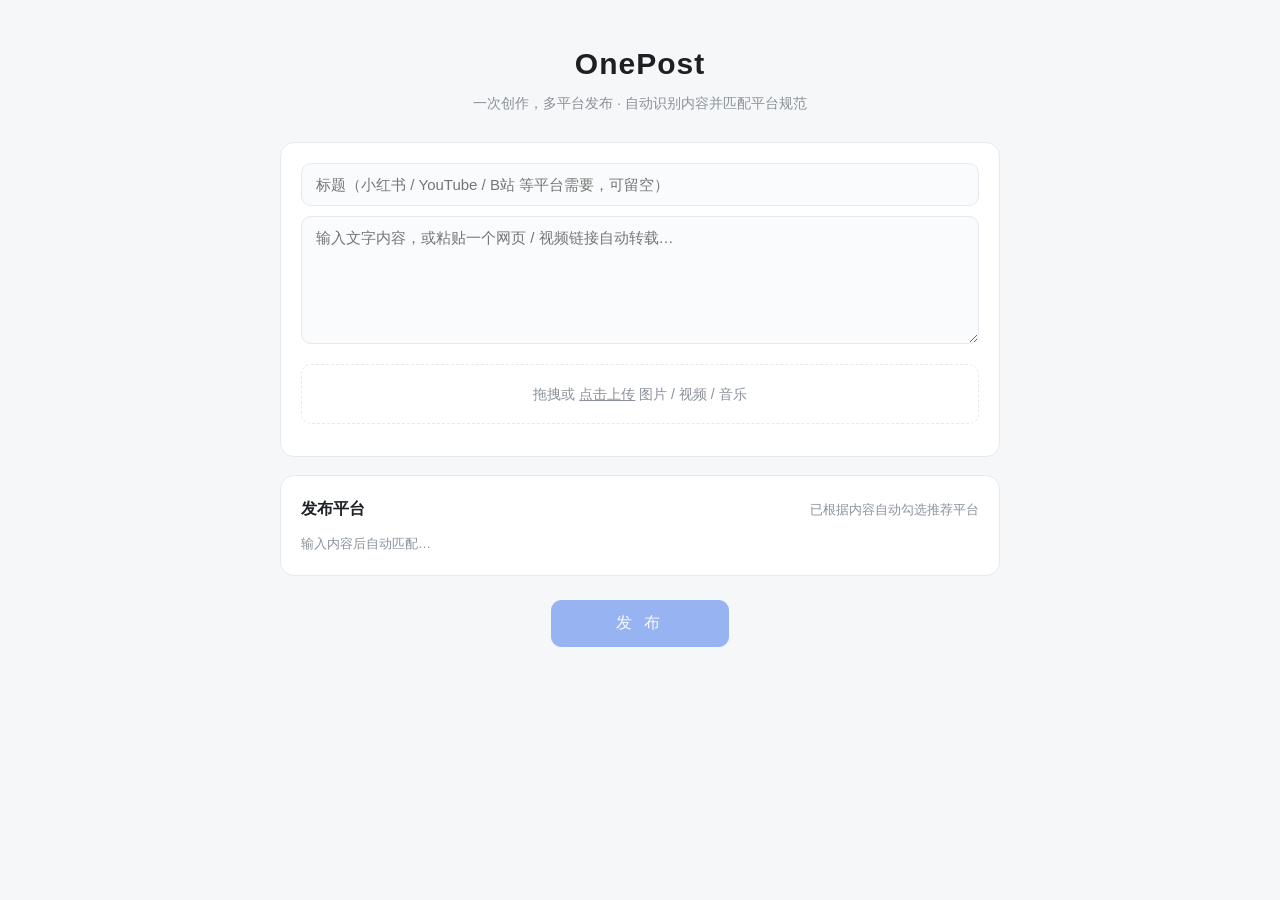
==== social-publisher/app/static/index.html @ 20e50b9f "新增 OnePost 多平台内容发布工具 - 内容自动识别（文字/图文/视频/音频/链接）并按形态推荐发布平台 - 9 个平台规范注册表（X/小红书/微博/视频号/YouTube/B站/抖音/TikT" ====
<!DOCTYPE html>
<html lang="zh-CN">
<head>
<meta charset="UTF-8">
<meta name="viewport" content="width=device-width, initial-scale=1.0">
<title>OnePost · 一键多平台发布</title>
<link rel="stylesheet" href="style.css">
</head>
<body>
<main class="container">
  <header>
    <h1>OnePost</h1>
    <p class="sub">一次创作，多平台发布 · 自动识别内容并匹配平台规范</p>
  </header>

  <section class="card">
    <input id="title" type="text" placeholder="标题（小红书 / YouTube / B站 等平台需要，可留空）" maxlength="100">
    <textarea id="text" rows="6"
      placeholder="输入文字内容，或粘贴一个网页 / 视频链接自动转载…"></textarea>

    <div id="link-bar" class="link-bar hidden">
      <span>检测到链接：<a id="link-url" target="_blank" rel="noopener"></a></span>
      <button id="btn-extract" class="btn small">解析并转载</button>
      <span id="extract-status" class="muted"></span>
    </div>

    <div id="dropzone" class="dropzone">
      <input id="file-input" type="file" multiple hidden
        accept="image/*,video/*,audio/*">
      <span>拖拽或 <u>点击上传</u> 图片 / 视频 / 音乐</span>
    </div>
    <div id="media-list" class="media-list"></div>
  </section>

  <section class="card">
    <div class="row-between">
      <h2>发布平台 <span id="ctype-badge" class="badge hidden"></span></h2>
      <span class="muted">已根据内容自动勾选推荐平台</span>
    </div>
    <div id="platforms" class="platforms">
      <p class="muted">输入内容后自动匹配…</p>
    </div>
  </section>

  <div class="actions">
    <button id="btn-publish" class="btn primary" disabled>发 布</button>
  </div>

  <section id="results" class="card hidden">
    <h2>发布结果</h2>
    <div id="results-list"></div>
  </section>
</main>
<script src="app.js"></script>
</body>
</html>
---- social-publisher/app/static/style.css ----
:root {
  --bg: #f6f7f9;
  --card: #ffffff;
  --text: #1c2024;
  --muted: #8a919a;
  --line: #e6e9ed;
  --accent: #2563eb;
  --accent-soft: #eff4ff;
  --ok: #16a34a;
  --warn: #d97706;
  --err: #dc2626;
  --radius: 14px;
}

* { box-sizing: border-box; margin: 0; padding: 0; }

body {
  background: var(--bg);
  color: var(--text);
  font-family: -apple-system, "PingFang SC", "Microsoft YaHei", "Segoe UI", sans-serif;
  line-height: 1.6;
}

.container { max-width: 760px; margin: 0 auto; padding: 40px 20px 80px; }

header { text-align: center; margin-bottom: 28px; }
header h1 { font-size: 30px; letter-spacing: 1px; }
.sub { color: var(--muted); font-size: 14px; margin-top: 4px; }

.card {
  background: var(--card);
  border: 1px solid var(--line);
  border-radius: var(--radius);
  padding: 20px;
  margin-bottom: 18px;
}
.card h2 { font-size: 16px; margin-bottom: 12px; }

input[type="text"], textarea {
  width: 100%;
  border: 1px solid var(--line);
  border-radius: 10px;
  padding: 12px 14px;
  font-size: 15px;
  font-family: inherit;
  outline: none;
  transition: border-color .15s;
  background: #fafbfc;
}
input[type="text"]:focus, textarea:focus { border-color: var(--accent); background: #fff; }
input[type="text"] { margin-bottom: 10px; }
textarea { resize: vertical; }

.link-bar {
  display: flex; align-items: center; gap: 10px; flex-wrap: wrap;
  margin-top: 10px; padding: 10px 12px;
  background: var(--accent-soft); border-radius: 10px; font-size: 13px;
}
.link-bar a { color: var(--accent); word-break: break-all; }

.dropzone {
  margin-top: 12px;
  border: 1.5px dashed var(--line);
  border-radius: 10px;
  padding: 18px;
  text-align: center;
  color: var(--muted);
  font-size: 14px;
  cursor: pointer;
  transition: border-color .15s, background .15s;
}
.dropzone:hover, .dropzone.drag { border-color: var(--accent); background: var(--accent-soft); }

.media-list { display: flex; flex-wrap: wrap; gap: 10px; margin-top: 12px; }
.media-item {
  position: relative; width: 92px; height: 92px;
  border-radius: 10px; overflow: hidden; border: 1px solid var(--line);
  background: #f0f2f5;
  display: flex; align-items: center; justify-content: center;
  font-size: 26px;
}
.media-item img { width: 100%; height: 100%; object-fit: cover; }
.media-item .del {
  position: absolute; top: 4px; right: 4px;
  width: 20px; height: 20px; border-radius: 50%;
  background: rgba(0,0,0,.55); color: #fff; border: none;
  font-size: 12px; line-height: 1; cursor: pointer;
}
.media-item .tag {
  position: absolute; bottom: 0; left: 0; right: 0;
  background: rgba(0,0,0,.5); color: #fff;
  font-size: 10px; text-align: center; padding: 1px 0;
}

.row-between { display: flex; justify-content: space-between; align-items: baseline; }
.badge {
  display: inline-block; font-size: 12px; font-weight: normal;
  background: var(--accent-soft); color: var(--accent);
  border-radius: 999px; padding: 2px 10px; margin-left: 8px;
}

.platforms { display: grid; grid-template-columns: repeat(auto-fill, minmax(220px, 1fr)); gap: 10px; }
.platform {
  display: flex; gap: 10px; align-items: flex-start;
  border: 1px solid var(--line); border-radius: 10px;
  padding: 10px 12px; cursor: pointer;
  transition: border-color .15s, background .15s;
}
.platform:hover { border-color: var(--accent); }
.platform.checked { border-color: var(--accent); background: var(--accent-soft); }
.platform.disabled { opacity: .45; cursor: not-allowed; }
.platform input { margin-top: 5px; accent-color: var(--accent); }
.platform .p-name { font-size: 14px; font-weight: 600; }
.platform .p-issues { font-size: 12px; color: var(--warn); }
.platform .p-mode { font-size: 11px; color: var(--muted); }

.actions { text-align: center; margin: 24px 0; }
.btn {
  border: 1px solid var(--line); background: #fff; color: var(--text);
  border-radius: 10px; padding: 8px 18px; font-size: 14px;
  cursor: pointer; font-family: inherit; transition: opacity .15s;
}
.btn.small { padding: 4px 12px; font-size: 13px; }
.btn.primary {
  background: var(--accent); border-color: var(--accent); color: #fff;
  padding: 12px 64px; font-size: 16px; letter-spacing: 4px;
}
.btn:disabled { opacity: .45; cursor: not-allowed; }

.result-item {
  display: flex; gap: 10px; align-items: flex-start;
  padding: 10px 0; border-bottom: 1px solid var(--line); font-size: 14px;
}
.result-item:last-child { border-bottom: none; }
.result-item .status { font-size: 16px; }
.result-item .ok { color: var(--ok); }
.result-item .err { color: var(--err); }
.result-item .warn-line { color: var(--warn); font-size: 12px; }
.result-item a { color: var(--accent); }

.muted { color: var(--muted); font-size: 13px; }
.hidden { display: none !important; }

.spinner {
  display: inline-block; width: 14px; height: 14px;
  border: 2px solid var(--line); border-top-color: var(--accent);
  border-radius: 50%; animation: spin .7s linear infinite;
  vertical-align: -2px;
}
@keyframes spin { to { transform: rotate(360deg); } }
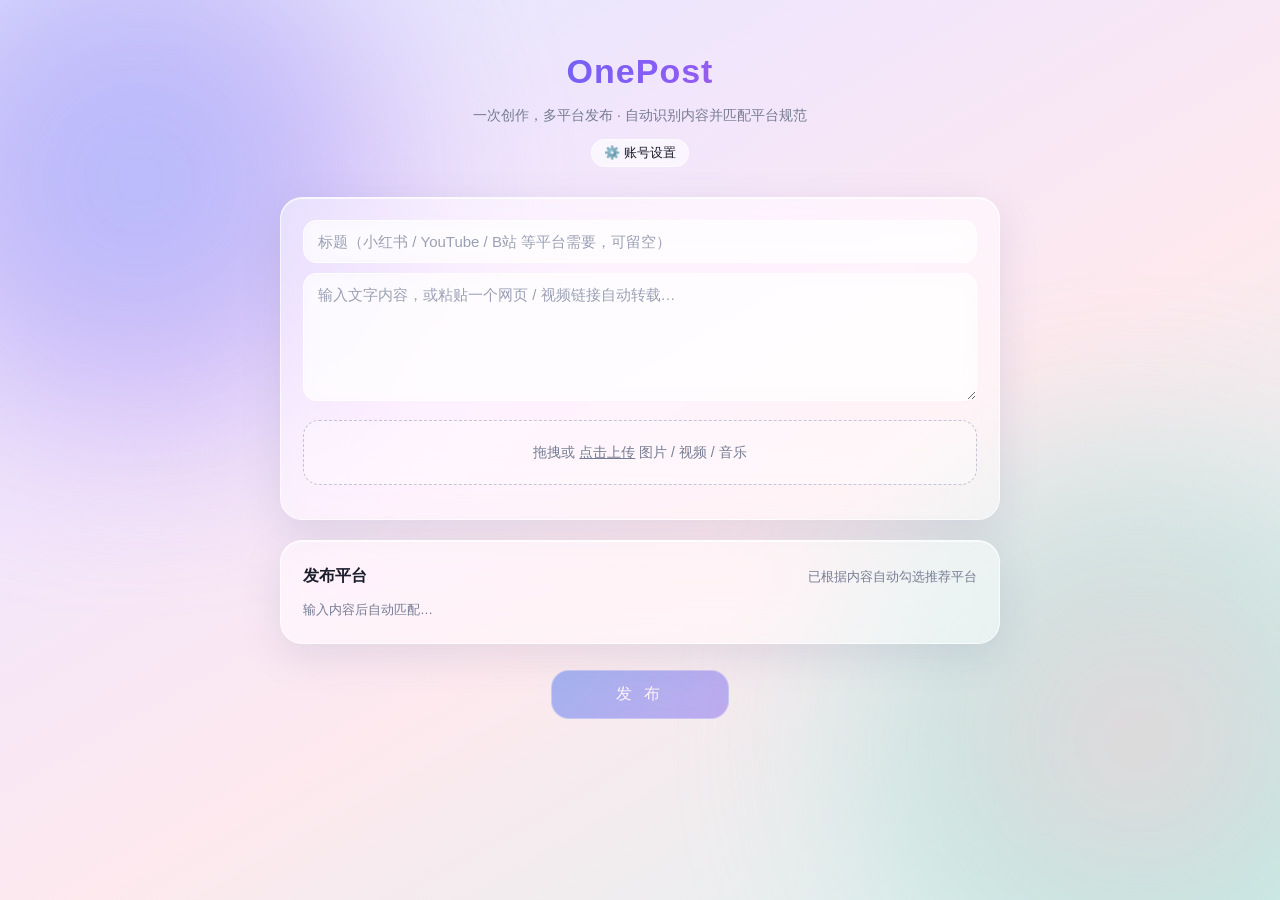
==== commit 00fe419a: "新增平台账号设置面板：凭据管理 + 保持登录时长/永久 - 界面新增「账号设置」弹窗：每个平台一张凭据表单（带官方获取指引），   密钥字段打码显示，支持保存/退出登录 - 保持登录：1天/7天/30" ====
--- a/social-publisher/app/static/index.html
+++ b/social-publisher/app/static/index.html
@@ -11,6 +11,7 @@
   <header>
     <h1>OnePost</h1>
     <p class="sub">一次创作，多平台发布 · 自动识别内容并匹配平台规范</p>
+    <button id="btn-settings" class="btn small settings-entry">⚙️ 账号设置</button>
   </header>
 
   <section class="card">
@@ -51,6 +52,17 @@
     <div id="results-list"></div>
   </section>
 </main>
+<div id="settings-modal" class="modal hidden">
+  <div class="modal-card">
+    <div class="row-between modal-head">
+      <h2>平台账号设置</h2>
+      <button id="btn-settings-close" class="btn small">✕</button>
+    </div>
+    <p class="muted settings-note">凭据仅保存在本机 config.yaml（不会上传），界面中打码显示。
+      到期后自动失效，发布将降级为草稿模式。</p>
+    <div id="settings-list"></div>
+  </div>
+</div>
 <script src="app.js"></script>
 </body>
 </html>
--- a/social-publisher/app/static/style.css
+++ b/social-publisher/app/static/style.css
@@ -1,81 +1,134 @@
 :root {
-  --bg: #f6f7f9;
-  --card: #ffffff;
-  --text: #1c2024;
-  --muted: #8a919a;
-  --line: #e6e9ed;
-  --accent: #2563eb;
-  --accent-soft: #eff4ff;
+  --text: #1b1d2b;
+  --muted: #767c92;
+  --line: rgba(255, 255, 255, 0.65);
+  --accent: #3b6df0;
+  --accent-deep: #2f5ce0;
+  --accent-soft: rgba(59, 109, 240, 0.12);
   --ok: #16a34a;
-  --warn: #d97706;
+  --warn: #c2700a;
   --err: #dc2626;
-  --radius: 14px;
+  --radius: 22px;
+  --glass: rgba(255, 255, 255, 0.52);
+  --glass-strong: rgba(255, 255, 255, 0.62);
+  --blur: blur(28px) saturate(170%);
 }
 
 * { box-sizing: border-box; margin: 0; padding: 0; }
 
 body {
-  background: var(--bg);
   color: var(--text);
   font-family: -apple-system, "PingFang SC", "Microsoft YaHei", "Segoe UI", sans-serif;
   line-height: 1.6;
-}
-
-.container { max-width: 760px; margin: 0 auto; padding: 40px 20px 80px; }
-
-header { text-align: center; margin-bottom: 28px; }
-header h1 { font-size: 30px; letter-spacing: 1px; }
-.sub { color: var(--muted); font-size: 14px; margin-top: 4px; }
+  min-height: 100vh;
+  background: linear-gradient(150deg, #dfe7ff 0%, #f3e6fb 32%, #fde9ee 58%, #def2f0 100%);
+  background-attachment: fixed;
+}
+
+/* 漂浮的彩色光斑，给毛玻璃提供折射层次 */
+body::before, body::after {
+  content: "";
+  position: fixed;
+  z-index: -1;
+  border-radius: 50%;
+  filter: blur(90px);
+  opacity: .55;
+  pointer-events: none;
+}
+body::before {
+  width: 520px; height: 520px;
+  left: -120px; top: -80px;
+  background: radial-gradient(circle, #7da2ff 0%, #b48cf2 60%, transparent 75%);
+}
+body::after {
+  width: 560px; height: 560px;
+  right: -140px; bottom: -120px;
+  background: radial-gradient(circle, #ffb8c9 0%, #8fe3d2 65%, transparent 78%);
+}
+
+.container { max-width: 760px; margin: 0 auto; padding: 44px 20px 80px; }
+
+header { text-align: center; margin-bottom: 30px; }
+header h1 {
+  font-size: 34px;
+  letter-spacing: 1px;
+  background: linear-gradient(120deg, #3b6df0, #8b5cf6 55%, #ec6a9c);
+  -webkit-background-clip: text;
+  background-clip: text;
+  color: transparent;
+}
+.sub { color: var(--muted); font-size: 14px; margin-top: 6px; }
 
 .card {
-  background: var(--card);
+  background: var(--glass);
+  backdrop-filter: var(--blur);
+  -webkit-backdrop-filter: var(--blur);
   border: 1px solid var(--line);
   border-radius: var(--radius);
-  padding: 20px;
-  margin-bottom: 18px;
+  padding: 22px;
+  margin-bottom: 20px;
+  box-shadow:
+    0 12px 40px rgba(85, 95, 145, 0.14),
+    inset 0 1px 0 rgba(255, 255, 255, 0.75);
 }
 .card h2 { font-size: 16px; margin-bottom: 12px; }
 
 input[type="text"], textarea {
   width: 100%;
-  border: 1px solid var(--line);
-  border-radius: 10px;
+  border: 1px solid rgba(255, 255, 255, 0.7);
+  border-radius: 14px;
   padding: 12px 14px;
   font-size: 15px;
   font-family: inherit;
   outline: none;
-  transition: border-color .15s;
-  background: #fafbfc;
-}
-input[type="text"]:focus, textarea:focus { border-color: var(--accent); background: #fff; }
+  color: var(--text);
+  background: rgba(255, 255, 255, 0.55);
+  backdrop-filter: blur(8px);
+  -webkit-backdrop-filter: blur(8px);
+  transition: border-color .15s, background .15s, box-shadow .15s;
+}
+input[type="text"]::placeholder, textarea::placeholder { color: #9aa0b4; }
+input[type="text"]:focus, textarea:focus {
+  border-color: rgba(59, 109, 240, 0.55);
+  background: rgba(255, 255, 255, 0.8);
+  box-shadow: 0 0 0 4px rgba(59, 109, 240, 0.12);
+}
 input[type="text"] { margin-bottom: 10px; }
 textarea { resize: vertical; }
 
 .link-bar {
   display: flex; align-items: center; gap: 10px; flex-wrap: wrap;
-  margin-top: 10px; padding: 10px 12px;
-  background: var(--accent-soft); border-radius: 10px; font-size: 13px;
+  margin-top: 10px; padding: 10px 14px;
+  background: rgba(59, 109, 240, 0.10);
+  border: 1px solid rgba(59, 109, 240, 0.18);
+  border-radius: 14px; font-size: 13px;
 }
 .link-bar a { color: var(--accent); word-break: break-all; }
 
 .dropzone {
   margin-top: 12px;
-  border: 1.5px dashed var(--line);
-  border-radius: 10px;
-  padding: 18px;
+  border: 1.5px dashed rgba(125, 135, 170, 0.45);
+  border-radius: 16px;
+  padding: 20px;
   text-align: center;
   color: var(--muted);
   font-size: 14px;
   cursor: pointer;
+  background: rgba(255, 255, 255, 0.30);
   transition: border-color .15s, background .15s;
 }
-.dropzone:hover, .dropzone.drag { border-color: var(--accent); background: var(--accent-soft); }
+.dropzone:hover, .dropzone.drag {
+  border-color: var(--accent);
+  background: rgba(255, 255, 255, 0.55);
+}
 
 .media-list { display: flex; flex-wrap: wrap; gap: 10px; margin-top: 12px; }
 .media-item {
   position: relative; width: 92px; height: 92px;
-  border-radius: 10px; overflow: hidden; border: 1px solid var(--line);
-  background: #f0f2f5;
+  border-radius: 14px; overflow: hidden;
+  border: 1px solid rgba(255, 255, 255, 0.7);
+  background: rgba(255, 255, 255, 0.4);
+  box-shadow: 0 4px 14px rgba(85, 95, 145, 0.12);
   display: flex; align-items: center; justify-content: center;
   font-size: 26px;
 }
@@ -83,12 +136,14 @@
 .media-item .del {
   position: absolute; top: 4px; right: 4px;
   width: 20px; height: 20px; border-radius: 50%;
-  background: rgba(0,0,0,.55); color: #fff; border: none;
+  background: rgba(20, 22, 35, 0.5); color: #fff; border: none;
+  backdrop-filter: blur(6px);
   font-size: 12px; line-height: 1; cursor: pointer;
 }
 .media-item .tag {
   position: absolute; bottom: 0; left: 0; right: 0;
-  background: rgba(0,0,0,.5); color: #fff;
+  background: rgba(20, 22, 35, 0.42); color: #fff;
+  backdrop-filter: blur(6px);
   font-size: 10px; text-align: center; padding: 1px 0;
 }
 
@@ -96,40 +151,64 @@
 .badge {
   display: inline-block; font-size: 12px; font-weight: normal;
   background: var(--accent-soft); color: var(--accent);
+  border: 1px solid rgba(59, 109, 240, 0.22);
   border-radius: 999px; padding: 2px 10px; margin-left: 8px;
 }
 
 .platforms { display: grid; grid-template-columns: repeat(auto-fill, minmax(220px, 1fr)); gap: 10px; }
 .platform {
   display: flex; gap: 10px; align-items: flex-start;
-  border: 1px solid var(--line); border-radius: 10px;
-  padding: 10px 12px; cursor: pointer;
-  transition: border-color .15s, background .15s;
-}
-.platform:hover { border-color: var(--accent); }
-.platform.checked { border-color: var(--accent); background: var(--accent-soft); }
-.platform.disabled { opacity: .45; cursor: not-allowed; }
+  background: rgba(255, 255, 255, 0.40);
+  border: 1px solid rgba(255, 255, 255, 0.65);
+  border-radius: 16px;
+  padding: 11px 13px; cursor: pointer;
+  transition: border-color .15s, background .15s, transform .15s, box-shadow .15s;
+}
+.platform:hover {
+  border-color: rgba(59, 109, 240, 0.45);
+  transform: translateY(-1px);
+  box-shadow: 0 6px 18px rgba(85, 95, 145, 0.14);
+}
+.platform.checked {
+  border-color: rgba(59, 109, 240, 0.55);
+  background: linear-gradient(135deg, rgba(59,109,240,0.14), rgba(139,92,246,0.10));
+  box-shadow: inset 0 1px 0 rgba(255,255,255,0.6), 0 4px 14px rgba(59,109,240,0.14);
+}
+.platform.disabled { opacity: .42; cursor: not-allowed; }
 .platform input { margin-top: 5px; accent-color: var(--accent); }
 .platform .p-name { font-size: 14px; font-weight: 600; }
 .platform .p-issues { font-size: 12px; color: var(--warn); }
 .platform .p-mode { font-size: 11px; color: var(--muted); }
 
-.actions { text-align: center; margin: 24px 0; }
+.actions { text-align: center; margin: 26px 0; }
 .btn {
-  border: 1px solid var(--line); background: #fff; color: var(--text);
-  border-radius: 10px; padding: 8px 18px; font-size: 14px;
-  cursor: pointer; font-family: inherit; transition: opacity .15s;
+  border: 1px solid var(--line);
+  background: var(--glass-strong);
+  backdrop-filter: blur(10px);
+  -webkit-backdrop-filter: blur(10px);
+  color: var(--text);
+  border-radius: 14px; padding: 8px 18px; font-size: 14px;
+  cursor: pointer; font-family: inherit;
+  transition: opacity .15s, transform .15s, box-shadow .15s;
 }
 .btn.small { padding: 4px 12px; font-size: 13px; }
 .btn.primary {
-  background: var(--accent); border-color: var(--accent); color: #fff;
-  padding: 12px 64px; font-size: 16px; letter-spacing: 4px;
-}
-.btn:disabled { opacity: .45; cursor: not-allowed; }
+  background: linear-gradient(135deg, var(--accent), #7c5cf0);
+  border: 1px solid rgba(255, 255, 255, 0.35);
+  color: #fff;
+  padding: 13px 64px; font-size: 16px; letter-spacing: 4px;
+  border-radius: 18px;
+  box-shadow:
+    0 10px 28px rgba(59, 109, 240, 0.35),
+    inset 0 1px 0 rgba(255, 255, 255, 0.45);
+}
+.btn.primary:not(:disabled):hover { transform: translateY(-1px); }
+.btn:disabled { opacity: .45; cursor: not-allowed; box-shadow: none; }
 
 .result-item {
   display: flex; gap: 10px; align-items: flex-start;
-  padding: 10px 0; border-bottom: 1px solid var(--line); font-size: 14px;
+  padding: 10px 0; border-bottom: 1px solid rgba(125, 135, 170, 0.18);
+  font-size: 14px;
 }
 .result-item:last-child { border-bottom: none; }
 .result-item .status { font-size: 16px; }
@@ -141,9 +220,80 @@
 .muted { color: var(--muted); font-size: 13px; }
 .hidden { display: none !important; }
 
+/* ---------- 账号设置弹窗 ---------- */
+
+.settings-entry { margin-top: 12px; }
+
+.modal {
+  position: fixed; inset: 0; z-index: 50;
+  display: flex; align-items: center; justify-content: center;
+  background: rgba(40, 45, 70, 0.25);
+  backdrop-filter: blur(8px);
+  -webkit-backdrop-filter: blur(8px);
+  padding: 24px;
+}
+.modal-card {
+  width: 100%; max-width: 640px; max-height: 86vh;
+  overflow-y: auto;
+  background: rgba(255, 255, 255, 0.72);
+  backdrop-filter: var(--blur);
+  -webkit-backdrop-filter: var(--blur);
+  border: 1px solid var(--line);
+  border-radius: var(--radius);
+  padding: 22px;
+  box-shadow: 0 24px 70px rgba(50, 60, 110, 0.30),
+    inset 0 1px 0 rgba(255, 255, 255, 0.8);
+}
+.modal-head { margin-bottom: 6px; }
+.settings-note { margin-bottom: 14px; }
+
+.acct {
+  border: 1px solid rgba(255, 255, 255, 0.7);
+  background: rgba(255, 255, 255, 0.45);
+  border-radius: 16px;
+  margin-bottom: 10px;
+  overflow: hidden;
+}
+.acct-head {
+  display: flex; align-items: center; gap: 10px;
+  padding: 12px 14px; cursor: pointer; user-select: none;
+}
+.acct-head .a-name { font-size: 14px; font-weight: 600; flex: 1; }
+.chip {
+  font-size: 11px; border-radius: 999px; padding: 2px 10px;
+  border: 1px solid transparent;
+}
+.chip.on { background: rgba(22, 163, 74, .12); color: var(--ok);
+  border-color: rgba(22, 163, 74, .25); }
+.chip.off { background: rgba(125, 135, 170, .12); color: var(--muted);
+  border-color: rgba(125, 135, 170, .2); }
+.chip.exp { background: rgba(220, 38, 38, .10); color: var(--err);
+  border-color: rgba(220, 38, 38, .25); }
+.chip.draft { background: rgba(194, 112, 10, .10); color: var(--warn);
+  border-color: rgba(194, 112, 10, .22); }
+
+.acct-body { padding: 0 14px 14px; display: none; }
+.acct.open .acct-body { display: block; }
+.acct-help { font-size: 12px; color: var(--muted); margin-bottom: 10px; }
+.acct-body label { display: block; font-size: 12px; color: var(--muted); margin-bottom: 2px; }
+.acct-body input[type="text"], .acct-body input[type="password"] {
+  width: 100%; border: 1px solid rgba(255,255,255,.75); border-radius: 10px;
+  padding: 8px 12px; font-size: 13px; font-family: inherit; outline: none;
+  background: rgba(255,255,255,.6); margin-bottom: 8px; color: var(--text);
+}
+.acct-body input:focus { border-color: rgba(59,109,240,.55); }
+.acct-foot { display: flex; align-items: center; gap: 10px; margin-top: 6px; flex-wrap: wrap; }
+.acct-foot select {
+  border: 1px solid rgba(255,255,255,.75); border-radius: 10px;
+  padding: 7px 10px; font-size: 13px; font-family: inherit;
+  background: rgba(255,255,255,.6); color: var(--text); outline: none;
+}
+.acct-foot .save-msg { font-size: 12px; }
+.btn.danger { color: var(--err); }
+
 .spinner {
   display: inline-block; width: 14px; height: 14px;
-  border: 2px solid var(--line); border-top-color: var(--accent);
+  border: 2px solid rgba(255,255,255,.6); border-top-color: var(--accent);
   border-radius: 50%; animation: spin .7s linear infinite;
   vertical-align: -2px;
 }
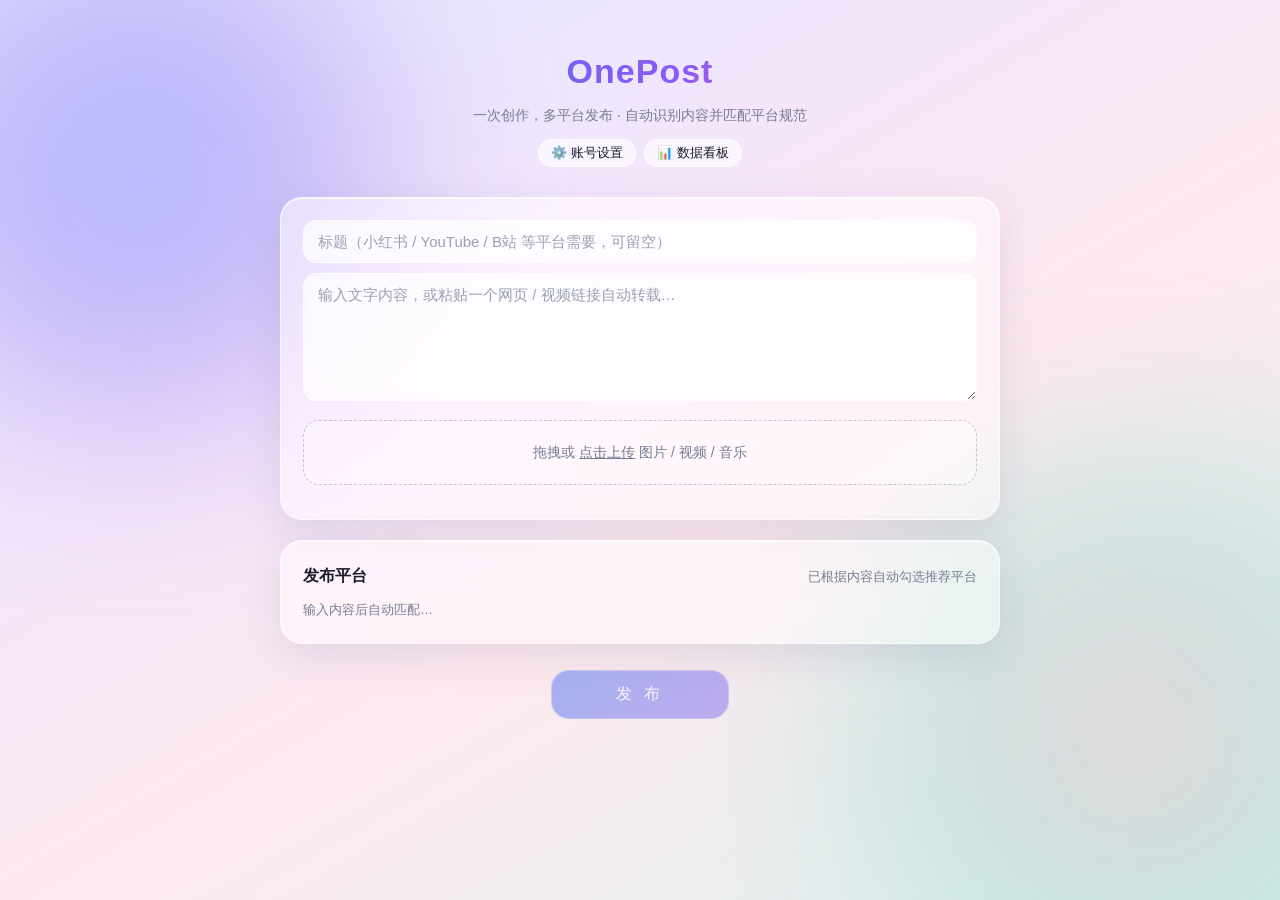
==== commit 58033a88: "新增数据看板：各平台粉丝/喜欢/评论/收藏统计、分条目查看与趋势图表 - 数据快照存储 stats_history.json（gitignore），每次记录形成趋势序列 - 已配置凭据的平台可一键刷新" ====
--- a/social-publisher/app/static/index.html
+++ b/social-publisher/app/static/index.html
@@ -11,7 +11,10 @@
   <header>
     <h1>OnePost</h1>
     <p class="sub">一次创作，多平台发布 · 自动识别内容并匹配平台规范</p>
-    <button id="btn-settings" class="btn small settings-entry">⚙️ 账号设置</button>
+    <div class="settings-entry">
+      <button id="btn-settings" class="btn small">⚙️ 账号设置</button>
+      <button id="btn-stats" class="btn small">📊 数据看板</button>
+    </div>
   </header>
 
   <section class="card">
@@ -63,6 +66,21 @@
     <div id="settings-list"></div>
   </div>
 </div>
+<div id="stats-modal" class="modal hidden">
+  <div class="modal-card wide">
+    <div class="row-between modal-head">
+      <h2 id="stats-title">数据看板</h2>
+      <div>
+        <button id="btn-stats-back" class="btn small hidden">← 返回</button>
+        <button id="btn-stats-refresh" class="btn small">⟳ 刷新数据</button>
+        <button id="btn-stats-close" class="btn small">✕</button>
+      </div>
+    </div>
+    <p class="muted settings-note">已配置凭据的平台可自动拉取；其他平台可在详情页手动记录数据，形成趋势。</p>
+    <div id="stats-overview" class="stats-grid"></div>
+    <div id="stats-detail" class="hidden"></div>
+  </div>
+</div>
 <script src="app.js"></script>
 </body>
 </html>
--- a/social-publisher/app/static/style.css
+++ b/social-publisher/app/static/style.css
@@ -291,6 +291,59 @@
 .acct-foot .save-msg { font-size: 12px; }
 .btn.danger { color: var(--err); }
 
+/* ---------- 数据看板 ---------- */
+
+.settings-entry { display: flex; gap: 8px; justify-content: center; }
+
+.modal-card.wide { max-width: 720px; }
+
+.stats-grid { display: grid; grid-template-columns: repeat(auto-fill, minmax(210px, 1fr)); gap: 10px; }
+.stat-card {
+  background: rgba(255, 255, 255, 0.45);
+  border: 1px solid rgba(255, 255, 255, 0.7);
+  border-radius: 16px; padding: 13px 15px; cursor: pointer;
+  transition: transform .15s, box-shadow .15s, border-color .15s;
+}
+.stat-card:hover { transform: translateY(-1px);
+  border-color: rgba(59,109,240,.45);
+  box-shadow: 0 6px 18px rgba(85,95,145,.14); }
+.stat-card .s-head { display: flex; gap: 8px; align-items: center;
+  font-size: 14px; font-weight: 600; margin-bottom: 6px; }
+.stat-card .s-followers { font-size: 24px; font-weight: 700; line-height: 1.2; }
+.stat-card .s-followers small { font-size: 12px; font-weight: 400; color: var(--muted); }
+.stat-row { display: flex; gap: 12px; margin-top: 6px; font-size: 12px; color: var(--muted); flex-wrap: wrap; }
+.stat-row b { color: var(--text); font-weight: 600; }
+.d-up { color: var(--ok); font-size: 11px; }
+.d-down { color: var(--err); font-size: 11px; }
+.s-updated { font-size: 11px; color: var(--muted); margin-top: 6px; }
+.s-empty { font-size: 12px; color: var(--muted); margin-top: 4px; }
+
+.chart-box {
+  background: rgba(255, 255, 255, 0.45);
+  border: 1px solid rgba(255, 255, 255, 0.7);
+  border-radius: 16px; padding: 14px; margin-bottom: 12px;
+}
+.chart-box h3 { font-size: 13px; margin-bottom: 8px; }
+.chart-legend { display: flex; gap: 14px; font-size: 12px; color: var(--muted); margin-bottom: 4px; }
+.chart-legend i { display: inline-block; width: 10px; height: 10px; border-radius: 3px; margin-right: 4px; vertical-align: -1px; }
+
+.posts-table { width: 100%; border-collapse: collapse; font-size: 13px; }
+.posts-table th, .posts-table td { text-align: left; padding: 7px 8px;
+  border-bottom: 1px solid rgba(125, 135, 170, 0.16); }
+.posts-table th { color: var(--muted); font-weight: 500; font-size: 12px; }
+.posts-table td.num, .posts-table th.num { text-align: right; }
+.posts-table .p-title { max-width: 280px; overflow: hidden;
+  text-overflow: ellipsis; white-space: nowrap; }
+
+.manual-form { display: flex; gap: 8px; align-items: flex-end; flex-wrap: wrap; margin-top: 10px; }
+.manual-form .mf { flex: 1; min-width: 90px; }
+.manual-form label { display: block; font-size: 11px; color: var(--muted); }
+.manual-form input {
+  width: 100%; border: 1px solid rgba(255,255,255,.75); border-radius: 10px;
+  padding: 7px 10px; font-size: 13px; font-family: inherit; outline: none;
+  background: rgba(255,255,255,.6); color: var(--text);
+}
+
 .spinner {
   display: inline-block; width: 14px; height: 14px;
   border: 2px solid rgba(255,255,255,.6); border-top-color: var(--accent);
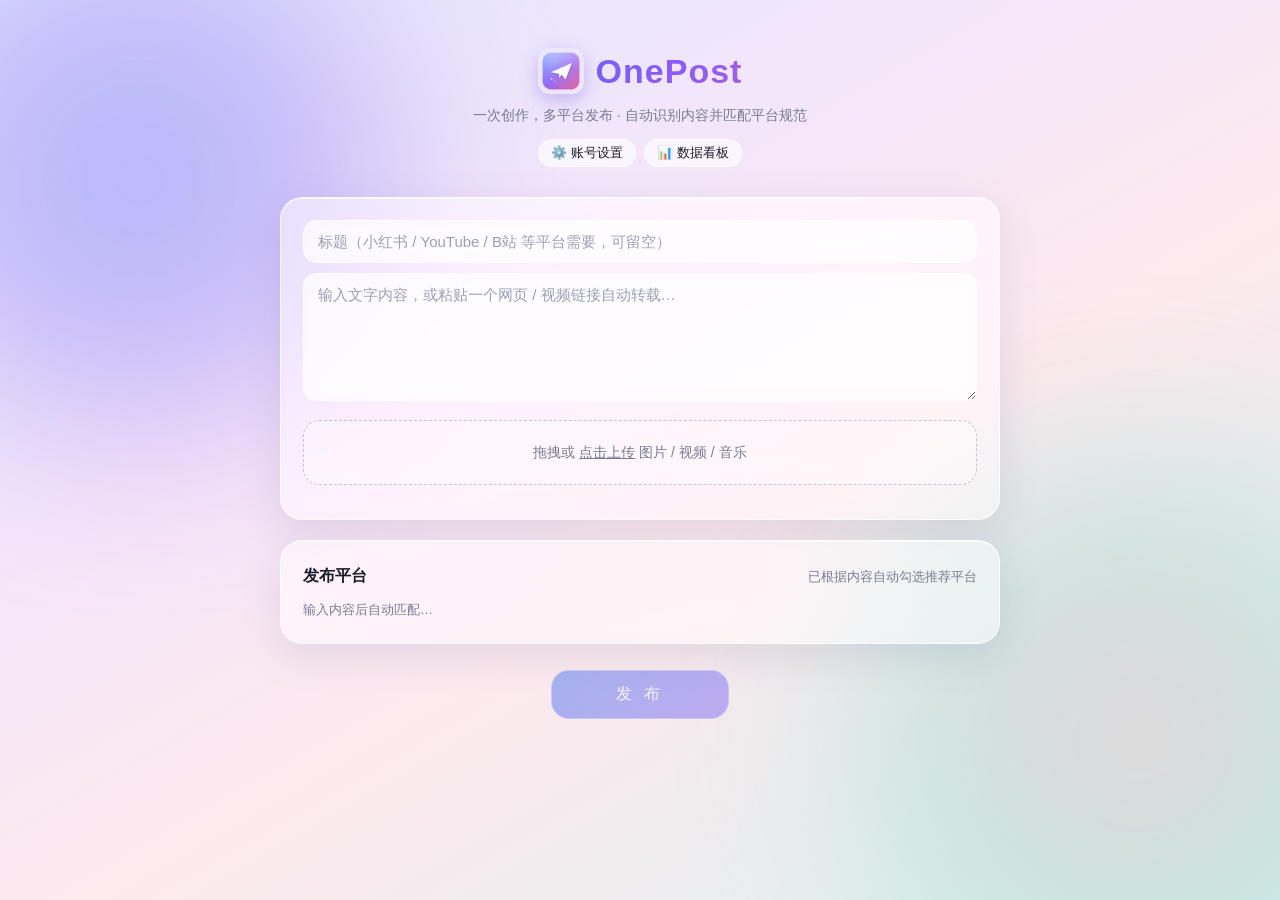
==== commit 4467bd47: "网页界面应用图标：favicon + 页头 logo（demo.html 内嵌 base64 保持单文件） https://claude.ai/code/session_019nuNnZmkEDJo1" ====
--- a/social-publisher/app/static/index.html
+++ b/social-publisher/app/static/index.html
@@ -4,12 +4,14 @@
 <meta charset="UTF-8">
 <meta name="viewport" content="width=device-width, initial-scale=1.0">
 <title>OnePost · 一键多平台发布</title>
+<link rel="icon" type="image/png" href="favicon.png">
+<link rel="apple-touch-icon" href="icon.png">
 <link rel="stylesheet" href="style.css">
 </head>
 <body>
 <main class="container">
   <header>
-    <h1>OnePost</h1>
+    <h1><img src="icon.png" alt="" class="logo">OnePost</h1>
     <p class="sub">一次创作，多平台发布 · 自动识别内容并匹配平台规范</p>
     <div class="settings-entry">
       <button id="btn-settings" class="btn small">⚙️ 账号设置</button>
--- a/social-publisher/app/static/style.css
+++ b/social-publisher/app/static/style.css
@@ -52,10 +52,19 @@
 header h1 {
   font-size: 34px;
   letter-spacing: 1px;
+  display: flex;
+  align-items: center;
+  justify-content: center;
+  gap: 12px;
   background: linear-gradient(120deg, #3b6df0, #8b5cf6 55%, #ec6a9c);
   -webkit-background-clip: text;
   background-clip: text;
   color: transparent;
+}
+.logo {
+  width: 46px; height: 46px;
+  border-radius: 12px;
+  box-shadow: 0 6px 18px rgba(120, 90, 220, 0.35);
 }
 .sub { color: var(--muted); font-size: 14px; margin-top: 6px; }
 
